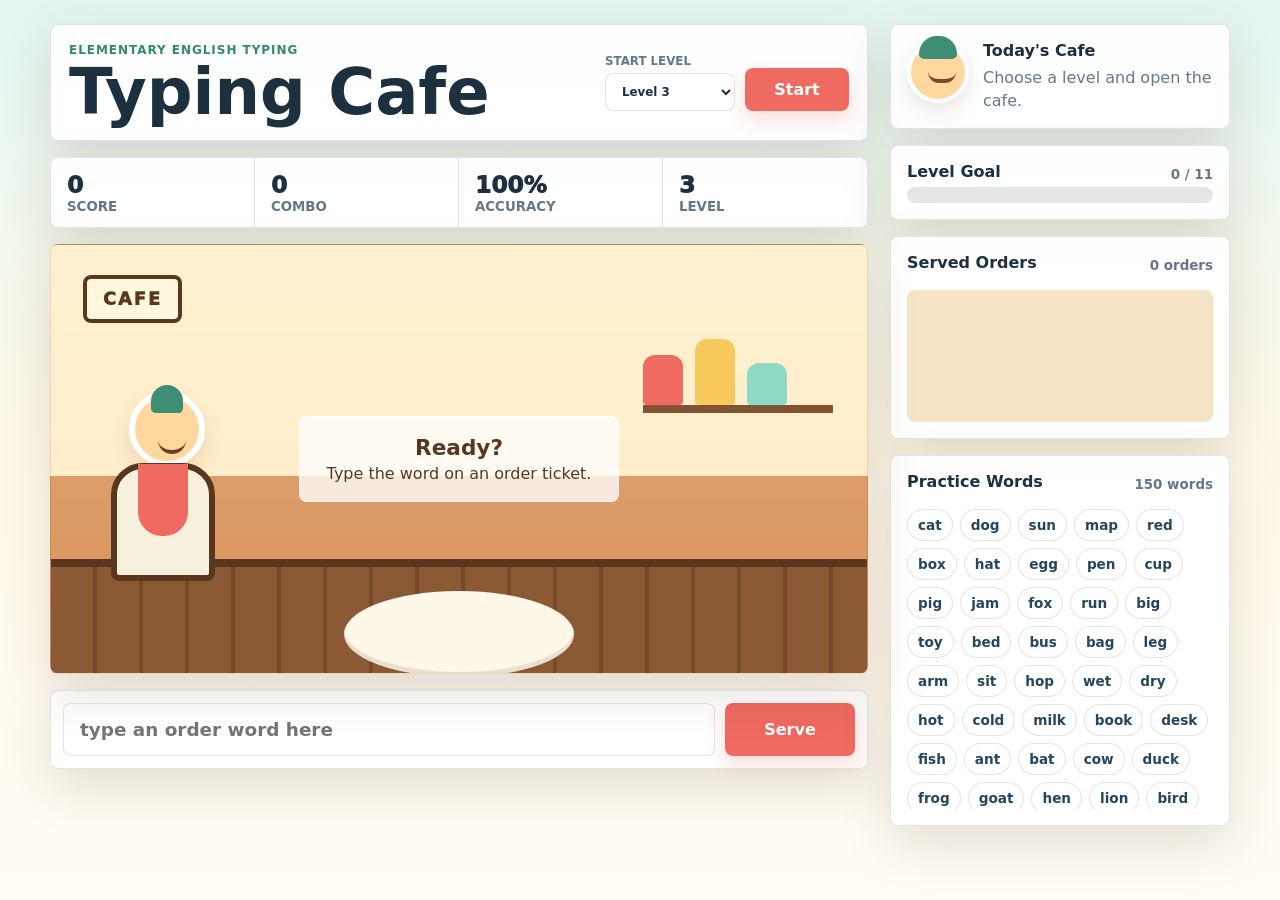
==== cafe/index.html @ 34863106 "Add files via upload" ====
<!doctype html>
<html lang="ko">
  <head>
    <meta charset="UTF-8" />
    <meta name="viewport" content="width=device-width, initial-scale=1.0" />
    <title>Typing Cafe</title>
    <link rel="stylesheet" href="./styles.css" />
  </head>
  <body>
    <main class="app-shell">
      <section class="game-panel" aria-label="Typing cafe game">
        <header class="top-bar">
          <div>
            <p class="eyebrow">Elementary English Typing</p>
            <h1>Typing Cafe</h1>
          </div>
          <div class="controls">
            <label class="select-wrap">
              <span>Start Level</span>
              <select id="levelSelect">
                <option value="1">Level 1</option>
                <option value="3" selected>Level 3</option>
                <option value="5">Level 5</option>
              </select>
            </label>
            <button id="startButton" type="button">Start</button>
          </div>
        </header>

        <div class="score-row" aria-label="Game score">
          <div>
            <span id="scoreValue">0</span>
            <small>score</small>
          </div>
          <div>
            <span id="comboValue">0</span>
            <small>combo</small>
          </div>
          <div>
            <span id="accuracyValue">100%</span>
            <small>accuracy</small>
          </div>
          <div>
            <span id="levelValue">1</span>
            <small>level</small>
          </div>
        </div>

        <section class="cafe-stage" aria-live="polite">
          <div class="wall-art">CAFE</div>
          <div class="shelf">
            <span></span>
            <span></span>
            <span></span>
          </div>
          <div class="barista">
            <div class="face"></div>
            <div class="body"></div>
          </div>
          <div class="order-belt" id="orderBelt"></div>
          <div class="counter">
            <div class="plate" id="plate"></div>
            <div class="steam"></div>
          </div>
          <div class="message-card" id="messageCard">
            <strong>Ready?</strong>
            <span>Type the word on an order ticket.</span>
          </div>
        </section>

        <form class="typing-box" id="typingForm" autocomplete="off">
          <input
            id="wordInput"
            name="word"
            type="text"
            inputmode="latin"
            autocapitalize="off"
            spellcheck="false"
            placeholder="type an order word here"
            aria-label="Type an order word"
          />
          <button type="submit">Serve</button>
        </form>
      </section>

      <aside class="side-panel" aria-label="Cafe progress">
        <section class="status-card">
          <div class="avatar" aria-hidden="true">
            <span></span>
          </div>
          <div>
            <h2>Today&apos;s Cafe</h2>
            <p id="feedbackText">Choose a level and open the cafe.</p>
          </div>
        </section>

        <section class="level-card">
          <div class="section-title">
            <h2>Level Goal</h2>
            <span id="goalLabel">0 / 0</span>
          </div>
          <div class="progress-track" aria-label="Level progress">
            <div id="goalBar" class="progress-fill"></div>
          </div>
        </section>

        <section class="served-card">
          <div class="section-title">
            <h2>Served Orders</h2>
            <span id="servedCount">0 orders</span>
          </div>
          <div class="served-list" id="servedList" aria-label="Served order collection"></div>
        </section>

        <section class="word-bank">
          <div class="section-title">
            <h2>Practice Words</h2>
            <span id="wordLevelLabel">0 words</span>
          </div>
          <div id="wordBank" class="word-list"></div>
        </section>
      </aside>
    </main>

    <script src="./app.js"></script>
  </body>
</html>
---- cafe/styles.css ----
:root {
  color-scheme: light;
  --ink: #1c3040;
  --muted: #657887;
  --panel: rgba(255, 255, 255, 0.92);
  --line: rgba(37, 54, 69, 0.13);
  --cream: #fff6df;
  --mint: #8ed9c6;
  --tomato: #ef6a61;
  --berry: #c8567f;
  --gold: #f7c85b;
  --coffee: #7a4a2a;
  --shadow: 0 18px 50px rgba(78, 51, 32, 0.15);
}

* {
  box-sizing: border-box;
}

body {
  min-height: 100vh;
  margin: 0;
  color: var(--ink);
  font-family:
    Inter, ui-sans-serif, system-ui, -apple-system, BlinkMacSystemFont, "Segoe UI",
    sans-serif;
  background:
    linear-gradient(180deg, #e2f7f1 0%, #fff8e8 50%, #fffdf6 100%);
}

button,
select,
input {
  font: inherit;
}

button {
  cursor: pointer;
}

.app-shell {
  display: grid;
  grid-template-columns: minmax(0, 1fr) 340px;
  align-items: start;
  gap: 22px;
  width: min(1180px, calc(100vw - 32px));
  margin: 0 auto;
  padding: 24px 0;
}

.game-panel,
.side-panel {
  min-width: 0;
}

.game-panel {
  display: grid;
  grid-template-rows: auto auto 430px auto;
  gap: 16px;
}

.top-bar,
.score-row,
.typing-box,
.status-card,
.level-card,
.served-card,
.word-bank {
  background: var(--panel);
  border: 1px solid var(--line);
  border-radius: 8px;
  box-shadow: var(--shadow);
}

.top-bar {
  display: flex;
  align-items: center;
  justify-content: space-between;
  gap: 18px;
  padding: 18px;
}

.eyebrow {
  margin: 0 0 5px;
  color: #338874;
  font-size: 0.75rem;
  font-weight: 850;
  letter-spacing: 0.08em;
  text-transform: uppercase;
}

h1,
h2,
p {
  margin-top: 0;
}

h1 {
  margin-bottom: 0;
  font-size: clamp(2rem, 5vw, 4rem);
  line-height: 0.94;
}

h2 {
  margin-bottom: 6px;
  font-size: 1rem;
}

.controls {
  display: flex;
  align-items: end;
  gap: 10px;
}

.select-wrap {
  display: grid;
  gap: 5px;
  color: var(--muted);
  font-size: 0.74rem;
  font-weight: 850;
  text-transform: uppercase;
}

select,
.typing-box input {
  border: 1px solid var(--line);
  border-radius: 8px;
  color: var(--ink);
  background: #fff;
}

select {
  min-width: 130px;
  padding: 10px 36px 10px 12px;
}

.controls button,
.typing-box button {
  border: 0;
  border-radius: 8px;
  color: #fff;
  background: var(--tomato);
  font-weight: 900;
  box-shadow: 0 8px 18px rgba(239, 106, 97, 0.24);
}

.controls button {
  min-width: 104px;
  padding: 12px 16px;
}

.score-row {
  display: grid;
  grid-template-columns: repeat(4, 1fr);
  overflow: hidden;
}

.score-row div {
  display: grid;
  gap: 1px;
  padding: 13px 16px;
  border-right: 1px solid var(--line);
}

.score-row div:last-child {
  border-right: 0;
}

.score-row span {
  font-size: 1.45rem;
  font-weight: 950;
}

.score-row small {
  color: var(--muted);
  font-weight: 850;
  text-transform: uppercase;
}

.cafe-stage {
  position: relative;
  height: 430px;
  min-height: 430px;
  overflow: hidden;
  border: 1px solid rgba(78, 51, 32, 0.13);
  border-radius: 8px;
  background:
    linear-gradient(180deg, rgba(255,255,255,0.24), rgba(255,255,255,0)),
    linear-gradient(180deg, #ffecc2 0 54%, #d99158 54% 100%);
  box-shadow: var(--shadow);
}

.wall-art {
  position: absolute;
  top: 30px;
  left: 32px;
  padding: 10px 16px;
  border: 4px solid #59371f;
  border-radius: 8px;
  color: #59371f;
  background: #fff8de;
  font-size: 1.1rem;
  font-weight: 950;
  letter-spacing: 0.12em;
}

.shelf {
  position: absolute;
  top: 96px;
  right: 34px;
  display: flex;
  align-items: end;
  gap: 12px;
  width: 190px;
  height: 72px;
  border-bottom: 8px solid #825332;
}

.shelf span {
  width: 40px;
  border-radius: 12px 12px 4px 4px;
  background: var(--mint);
}

.shelf span:nth-child(1) {
  height: 50px;
  background: #ef6a61;
}

.shelf span:nth-child(2) {
  height: 66px;
  background: #f7c85b;
}

.shelf span:nth-child(3) {
  height: 42px;
  background: #8ed9c6;
}

.barista {
  position: absolute;
  left: 46px;
  bottom: 92px;
  width: 132px;
  height: 190px;
  z-index: 2;
}

.face {
  position: absolute;
  left: 32px;
  top: 0;
  width: 76px;
  height: 76px;
  border: 6px solid #fff;
  border-radius: 50%;
  background: #ffd89f;
  box-shadow: 0 10px 20px rgba(89, 55, 31, 0.12);
}

.face::before {
  content: "";
  position: absolute;
  left: 16px;
  right: 16px;
  top: -12px;
  height: 28px;
  border-radius: 28px 28px 8px 8px;
  background: #3e8d75;
}

.face::after {
  content: "";
  position: absolute;
  left: 23px;
  top: 40px;
  width: 28px;
  height: 13px;
  border-bottom: 4px solid #6b3f22;
  border-radius: 0 0 28px 28px;
}

.body {
  position: absolute;
  left: 14px;
  bottom: 0;
  width: 104px;
  height: 118px;
  border-radius: 32px 32px 8px 8px;
  background: #f6f0dc;
  border: 6px solid #59371f;
}

.body::before {
  content: "";
  position: absolute;
  left: 21px;
  top: -5px;
  width: 50px;
  height: 72px;
  border-radius: 0 0 24px 24px;
  background: var(--tomato);
}

.order-belt {
  position: absolute;
  inset: 40px 26px 126px 210px;
  display: grid;
  grid-template-columns: repeat(2, minmax(0, 1fr));
  align-content: start;
  gap: 12px;
  z-index: 3;
}

.order-ticket {
  position: relative;
  display: grid;
  grid-template-columns: 46px minmax(0, 1fr);
  align-items: center;
  gap: 10px;
  min-height: 74px;
  padding: 11px;
  border: 2px solid rgba(89, 55, 31, 0.14);
  border-radius: 8px;
  background: rgba(255, 255, 255, 0.92);
  box-shadow: 0 10px 20px rgba(89, 55, 31, 0.12);
  transition: transform 0.15s ease, opacity 0.15s ease;
}

.order-ticket.served {
  transform: translateY(-20px) scale(1.04);
  opacity: 0;
}

.food-icon {
  display: grid;
  place-items: center;
  width: 46px;
  height: 46px;
  border-radius: 50%;
  background: var(--cream);
  font-size: 1.5rem;
}

.order-word {
  overflow-wrap: anywhere;
  font-weight: 950;
  color: var(--ink);
}

.patience {
  grid-column: 1 / -1;
  height: 8px;
  overflow: hidden;
  border-radius: 999px;
  background: rgba(37, 54, 69, 0.12);
}

.patience span {
  display: block;
  width: 100%;
  height: 100%;
  border-radius: inherit;
  background: linear-gradient(90deg, #3e8d75, #f7c85b, #ef6a61);
  transform-origin: left center;
}

.counter {
  position: absolute;
  left: 0;
  right: 0;
  bottom: 0;
  height: 114px;
  background:
    repeating-linear-gradient(90deg, #8b5a35 0 42px, #75482a 42px 46px),
    #8b5a35;
  border-top: 8px solid #59371f;
}

.plate {
  position: absolute;
  left: 50%;
  top: 24px;
  display: grid;
  place-items: center;
  width: 230px;
  height: 86px;
  border-radius: 50%;
  background: #fff7e8;
  color: #6b3f22;
  font-size: 5rem;
  line-height: 1;
  transform: translateX(-50%);
  box-shadow: inset 0 -5px 0 rgba(89, 55, 31, 0.12);
}

.plate.pop {
  animation: pop 0.35s ease;
}

.steam {
  display: none;
}

.message-card {
  position: absolute;
  left: 50%;
  top: 50%;
  display: grid;
  gap: 4px;
  width: min(320px, calc(100% - 32px));
  padding: 18px;
  border: 1px solid rgba(255, 255, 255, 0.72);
  border-radius: 8px;
  color: #59371f;
  text-align: center;
  background: rgba(255, 255, 255, 0.78);
  transform: translate(-50%, -50%);
  z-index: 6;
}

.message-card.hidden {
  display: none;
}

.message-card strong {
  font-size: 1.35rem;
}

.typing-box {
  display: grid;
  grid-template-columns: minmax(0, 1fr) 130px;
  gap: 10px;
  padding: 12px;
}

.typing-box input {
  min-width: 0;
  padding: 15px 16px;
  font-size: 1.15rem;
  font-weight: 850;
  outline: none;
}

.typing-box input:focus {
  border-color: #3e8d75;
  box-shadow: 0 0 0 4px rgba(62, 141, 117, 0.16);
}

.typing-box button {
  padding: 0 16px;
}

.side-panel {
  display: grid;
  align-content: start;
  gap: 16px;
}

.status-card,
.level-card,
.served-card,
.word-bank {
  padding: 16px;
}

.status-card {
  display: flex;
  gap: 14px;
}

.avatar {
  position: relative;
  flex: 0 0 62px;
  width: 62px;
  height: 62px;
  border-radius: 50%;
  background: #ffd89f;
  border: 4px solid #fff;
  box-shadow: 0 8px 18px rgba(89, 55, 31, 0.12);
}

.avatar::before {
  content: "";
  position: absolute;
  left: 8px;
  right: 8px;
  top: -9px;
  height: 23px;
  border-radius: 28px 28px 8px 8px;
  background: #3e8d75;
}

.avatar span {
  position: absolute;
  left: 17px;
  top: 27px;
  width: 28px;
  height: 11px;
  border-bottom: 4px solid #744b2b;
  border-radius: 0 0 28px 28px;
}

.status-card p {
  margin-bottom: 0;
  color: var(--muted);
  line-height: 1.45;
}

.section-title {
  display: flex;
  align-items: center;
  justify-content: space-between;
  gap: 12px;
}

.section-title span {
  color: var(--muted);
  font-size: 0.84rem;
  font-weight: 900;
}

.progress-track {
  height: 16px;
  overflow: hidden;
  border-radius: 999px;
  background: rgba(37, 54, 69, 0.12);
}

.progress-fill {
  width: 0%;
  height: 100%;
  border-radius: inherit;
  background: linear-gradient(90deg, #3e8d75, #f7c85b, #ef6a61);
  transition: width 0.22s ease;
}

.served-list {
  display: grid;
  grid-template-columns: repeat(4, 1fr);
  gap: 8px;
  min-height: 132px;
  margin-top: 12px;
  padding: 10px;
  border-radius: 8px;
  background: #f7e4c7;
}

.served-item {
  display: grid;
  place-items: center;
  min-height: 42px;
  border-radius: 8px;
  background: #fff7e8;
  color: #59371f;
  font-size: 1.15rem;
}

.word-list {
  display: flex;
  flex-wrap: wrap;
  gap: 7px;
  max-height: 300px;
  margin-top: 12px;
  padding-right: 4px;
  overflow-y: auto;
}

.word-list span {
  padding: 7px 10px;
  border: 1px solid var(--line);
  border-radius: 999px;
  color: #24475f;
  background: #fff;
  font-size: 0.85rem;
  font-weight: 850;
}

@keyframes pop {
  0% {
    transform: translateX(-50%) scale(0.9);
  }
  70% {
    transform: translateX(-50%) scale(1.08);
  }
  100% {
    transform: translateX(-50%) scale(1);
  }
}

@media (max-width: 900px) {
  .app-shell {
    grid-template-columns: 1fr;
    width: min(100% - 20px, 720px);
    padding: 10px 0 20px;
  }

  .top-bar,
  .controls {
    align-items: stretch;
    flex-direction: column;
  }

  .controls {
    display: grid;
    grid-template-columns: 1fr 1fr;
  }

  select,
  .controls button {
    width: 100%;
  }

  .game-panel {
    grid-template-rows: auto auto 56vh auto;
  }

  .score-row {
    grid-template-columns: repeat(2, 1fr);
  }

  .score-row div:nth-child(2) {
    border-right: 0;
  }

  .score-row div:nth-child(-n + 2) {
    border-bottom: 1px solid var(--line);
  }

  .cafe-stage {
    height: 56vh;
    min-height: 380px;
  }

  .order-belt {
    inset: 34px 16px 116px 150px;
    grid-template-columns: 1fr;
  }

  .shelf {
    display: none;
  }

  .typing-box {
    grid-template-columns: 1fr;
  }

  .typing-box button {
    min-height: 50px;
  }
}

@media (prefers-reduced-motion: reduce) {
  *,
  *::before,
  *::after {
    scroll-behavior: auto !important;
    transition-duration: 0.01ms !important;
    animation-duration: 0.01ms !important;
    animation-iteration-count: 1 !important;
  }
}
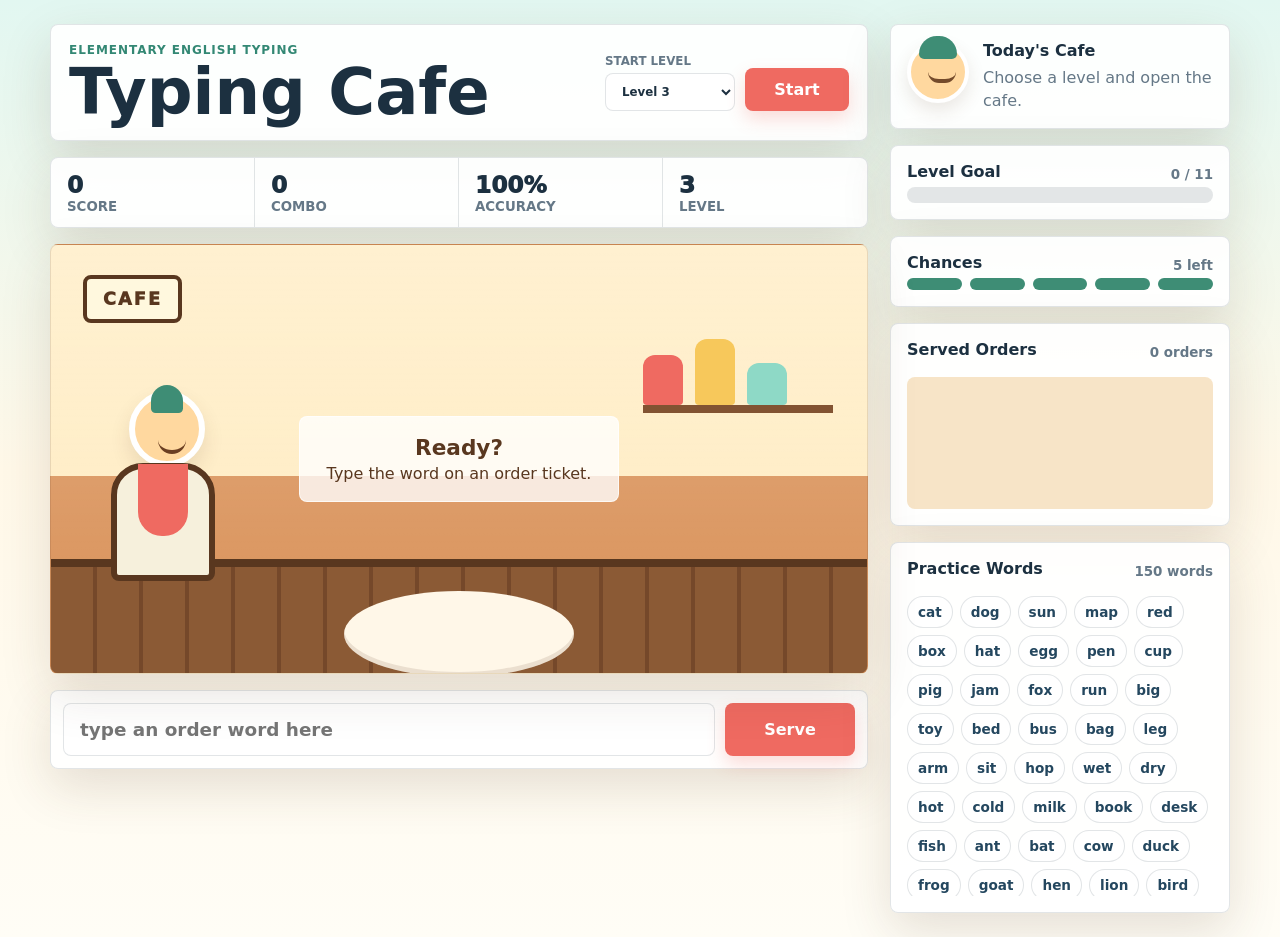
==== commit d39a9314: "Add files via upload" ====
--- a/cafe/index.html
+++ b/cafe/index.html
@@ -104,6 +104,14 @@
           </div>
         </section>
 
+        <section class="miss-card">
+          <div class="section-title">
+            <h2>Chances</h2>
+            <span id="missLabel">5 left</span>
+          </div>
+          <div class="chance-dots" id="chanceDots" aria-label="Remaining chances"></div>
+        </section>
+
         <section class="served-card">
           <div class="section-title">
             <h2>Served Orders</h2>
--- a/cafe/styles.css
+++ b/cafe/styles.css
@@ -64,6 +64,7 @@
 .typing-box,
 .status-card,
 .level-card,
+.miss-card,
 .served-card,
 .word-bank {
   background: var(--panel);
@@ -459,6 +460,7 @@
 
 .status-card,
 .level-card,
+.miss-card,
 .served-card,
 .word-bank {
   padding: 16px;
@@ -535,6 +537,22 @@
   transition: width 0.22s ease;
 }
 
+.chance-dots {
+  display: grid;
+  grid-template-columns: repeat(5, 1fr);
+  gap: 8px;
+}
+
+.chance-dots span {
+  height: 12px;
+  border-radius: 999px;
+  background: #3e8d75;
+}
+
+.chance-dots span.lost {
+  background: rgba(37, 54, 69, 0.14);
+}
+
 .served-list {
   display: grid;
   grid-template-columns: repeat(4, 1fr);
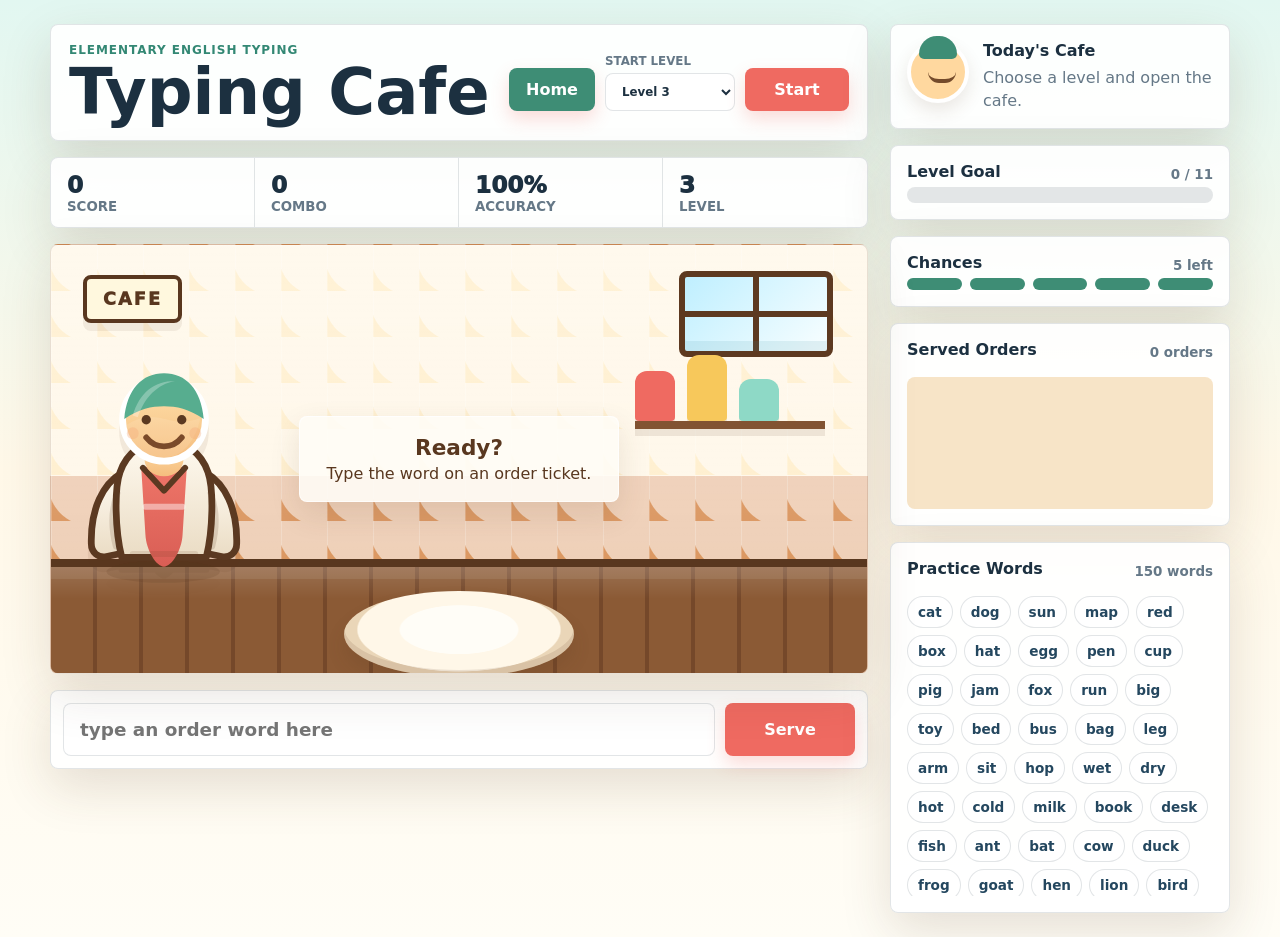
==== commit d1447fa4: "Add files via upload" ====
--- a/cafe/index.html
+++ b/cafe/index.html
@@ -15,6 +15,7 @@
             <h1>Typing Cafe</h1>
           </div>
           <div class="controls">
+            <a class="home-link" href="../index.html">Home</a>
             <label class="select-wrap">
               <span>Start Level</span>
               <select id="levelSelect">
@@ -53,11 +54,9 @@
             <span></span>
             <span></span>
           </div>
-          <div class="barista">
-            <div class="face"></div>
-            <div class="body"></div>
-          </div>
+          <img class="barista" src="./assets/barista.svg" alt="" aria-hidden="true" />
           <div class="order-belt" id="orderBelt"></div>
+          <div class="customer-line" id="customerLine" aria-hidden="true"></div>
           <div class="counter">
             <div class="plate" id="plate"></div>
             <div class="steam"></div>
--- a/cafe/styles.css
+++ b/cafe/styles.css
@@ -136,6 +136,7 @@
 }
 
 .controls button,
+.home-link,
 .typing-box button {
   border: 0;
   border-radius: 8px;
@@ -143,6 +144,15 @@
   background: var(--tomato);
   font-weight: 900;
   box-shadow: 0 8px 18px rgba(239, 106, 97, 0.24);
+}
+
+.home-link {
+  display: grid;
+  place-items: center;
+  min-width: 86px;
+  padding: 12px 14px;
+  background: #3e8d75;
+  text-decoration: none;
 }
 
 .controls button {
@@ -187,8 +197,28 @@
   border-radius: 8px;
   background:
     linear-gradient(180deg, rgba(255,255,255,0.24), rgba(255,255,255,0)),
-    linear-gradient(180deg, #ffecc2 0 54%, #d99158 54% 100%);
+    radial-gradient(circle at 86% 18%, rgba(255,255,255,0.55) 0 42px, transparent 43px),
+    linear-gradient(90deg, rgba(255,255,255,0.22) 1px, transparent 1px),
+    linear-gradient(180deg, rgba(255,255,255,0.22) 1px, transparent 1px),
+    linear-gradient(180deg, #ffeecb 0 54%, #d99158 54% 100%);
+  background-size: auto, 46px 46px, 46px 46px, auto;
   box-shadow: var(--shadow);
+}
+
+.cafe-stage::before {
+  content: "";
+  position: absolute;
+  right: 34px;
+  top: 26px;
+  width: 142px;
+  height: 74px;
+  border: 6px solid #5d3920;
+  border-radius: 8px;
+  background:
+    linear-gradient(90deg, transparent calc(50% - 3px), #5d3920 calc(50% - 3px) calc(50% + 3px), transparent calc(50% + 3px)),
+    linear-gradient(180deg, transparent calc(50% - 3px), #5d3920 calc(50% - 3px) calc(50% + 3px), transparent calc(50% + 3px)),
+    linear-gradient(135deg, #bfefff, #f8feff);
+  box-shadow: inset 0 -10px 0 rgba(61, 137, 158, 0.12);
 }
 
 .wall-art {
@@ -203,18 +233,20 @@
   font-size: 1.1rem;
   font-weight: 950;
   letter-spacing: 0.12em;
+  box-shadow: 0 8px 0 rgba(89, 55, 31, 0.08);
 }
 
 .shelf {
   position: absolute;
-  top: 96px;
-  right: 34px;
+  top: 112px;
+  right: 42px;
   display: flex;
   align-items: end;
   gap: 12px;
   width: 190px;
   height: 72px;
   border-bottom: 8px solid #825332;
+  filter: drop-shadow(0 7px 0 rgba(89, 55, 31, 0.1));
 }
 
 .shelf span {
@@ -240,76 +272,22 @@
 
 .barista {
   position: absolute;
-  left: 46px;
-  bottom: 92px;
-  width: 132px;
-  height: 190px;
+  left: 24px;
+  bottom: 80px;
+  width: 178px;
+  height: 230px;
+  object-fit: contain;
   z-index: 2;
-}
-
-.face {
-  position: absolute;
-  left: 32px;
-  top: 0;
-  width: 76px;
-  height: 76px;
-  border: 6px solid #fff;
-  border-radius: 50%;
-  background: #ffd89f;
-  box-shadow: 0 10px 20px rgba(89, 55, 31, 0.12);
-}
-
-.face::before {
-  content: "";
-  position: absolute;
-  left: 16px;
-  right: 16px;
-  top: -12px;
-  height: 28px;
-  border-radius: 28px 28px 8px 8px;
-  background: #3e8d75;
-}
-
-.face::after {
-  content: "";
-  position: absolute;
-  left: 23px;
-  top: 40px;
-  width: 28px;
-  height: 13px;
-  border-bottom: 4px solid #6b3f22;
-  border-radius: 0 0 28px 28px;
-}
-
-.body {
-  position: absolute;
-  left: 14px;
-  bottom: 0;
-  width: 104px;
-  height: 118px;
-  border-radius: 32px 32px 8px 8px;
-  background: #f6f0dc;
-  border: 6px solid #59371f;
-}
-
-.body::before {
-  content: "";
-  position: absolute;
-  left: 21px;
-  top: -5px;
-  width: 50px;
-  height: 72px;
-  border-radius: 0 0 24px 24px;
-  background: var(--tomato);
+  filter: drop-shadow(0 12px 0 rgba(89, 55, 31, 0.08));
 }
 
 .order-belt {
   position: absolute;
-  inset: 40px 26px 126px 210px;
+  inset: 32px 20px 124px 204px;
   display: grid;
   grid-template-columns: repeat(2, minmax(0, 1fr));
   align-content: start;
-  gap: 12px;
+  gap: 10px 12px;
   z-index: 3;
 }
 
@@ -321,15 +299,59 @@
   gap: 10px;
   min-height: 74px;
   padding: 11px;
-  border: 2px solid rgba(89, 55, 31, 0.14);
-  border-radius: 8px;
-  background: rgba(255, 255, 255, 0.92);
-  box-shadow: 0 10px 20px rgba(89, 55, 31, 0.12);
+  border: 2px solid rgba(89, 55, 31, 0.12);
+  border-radius: 8px;
+  background:
+    radial-gradient(circle at 100% 50%, transparent 0 10px, rgba(255,255,255,0.96) 11px),
+    radial-gradient(circle at 0 50%, transparent 0 10px, rgba(255,255,255,0.96) 11px),
+    linear-gradient(180deg, #fffdf7, #fff8ea);
+  box-shadow: 0 10px 20px rgba(89, 55, 31, 0.12), inset 0 -4px 0 rgba(89, 55, 31, 0.05);
   transition: transform 0.15s ease, opacity 0.15s ease;
+}
+
+.order-ticket::before {
+  content: "";
+  position: absolute;
+  left: 66px;
+  top: 12px;
+  bottom: 13px;
+  width: 2px;
+  background: repeating-linear-gradient(180deg, rgba(89,55,31,0.12) 0 5px, transparent 5px 10px);
 }
 
 .order-ticket.served {
   transform: translateY(-20px) scale(1.04);
+  opacity: 0;
+}
+
+.customer-line {
+  position: absolute;
+  left: 180px;
+  right: 330px;
+  bottom: 82px;
+  display: flex;
+  align-items: end;
+  justify-content: center;
+  gap: 8px;
+  min-height: 92px;
+  z-index: 4;
+  pointer-events: none;
+}
+
+.waiting-customer {
+  width: 72px;
+  height: 92px;
+  object-fit: contain;
+  filter: drop-shadow(0 8px 0 rgba(89, 55, 31, 0.09));
+  transition: transform 0.15s ease, opacity 0.15s ease;
+}
+
+.waiting-customer:nth-child(2n) {
+  transform: translateY(4px);
+}
+
+.waiting-customer.served {
+  transform: translateY(-18px) scale(1.04);
   opacity: 0;
 }
 
@@ -339,8 +361,11 @@
   width: 46px;
   height: 46px;
   border-radius: 50%;
-  background: var(--cream);
+  background:
+    radial-gradient(circle at 35% 28%, #fff 0 12px, transparent 13px),
+    var(--cream);
   font-size: 1.5rem;
+  box-shadow: inset 0 -4px 0 rgba(89, 55, 31, 0.07);
 }
 
 .order-word {
@@ -373,9 +398,11 @@
   bottom: 0;
   height: 114px;
   background:
+    linear-gradient(180deg, rgba(255,255,255,0.14), transparent 30%),
     repeating-linear-gradient(90deg, #8b5a35 0 42px, #75482a 42px 46px),
     #8b5a35;
   border-top: 8px solid #59371f;
+  box-shadow: inset 0 12px 0 rgba(255,255,255,0.08);
 }
 
 .plate {
@@ -387,12 +414,13 @@
   width: 230px;
   height: 86px;
   border-radius: 50%;
-  background: #fff7e8;
+  background:
+    radial-gradient(ellipse at 50% 45%, #fffdf7 0 36%, #fff7e8 37% 62%, #ead6b8 63% 100%);
   color: #6b3f22;
   font-size: 5rem;
   line-height: 1;
   transform: translateX(-50%);
-  box-shadow: inset 0 -5px 0 rgba(89, 55, 31, 0.12);
+  box-shadow: inset 0 -7px 0 rgba(89, 55, 31, 0.12), 0 12px 18px rgba(89,55,31,0.16);
 }
 
 .plate.pop {
@@ -415,7 +443,8 @@
   border-radius: 8px;
   color: #59371f;
   text-align: center;
-  background: rgba(255, 255, 255, 0.78);
+  background: rgba(255, 253, 247, 0.86);
+  box-shadow: 0 12px 30px rgba(89, 55, 31, 0.12);
   transform: translate(-50%, -50%);
   z-index: 6;
 }
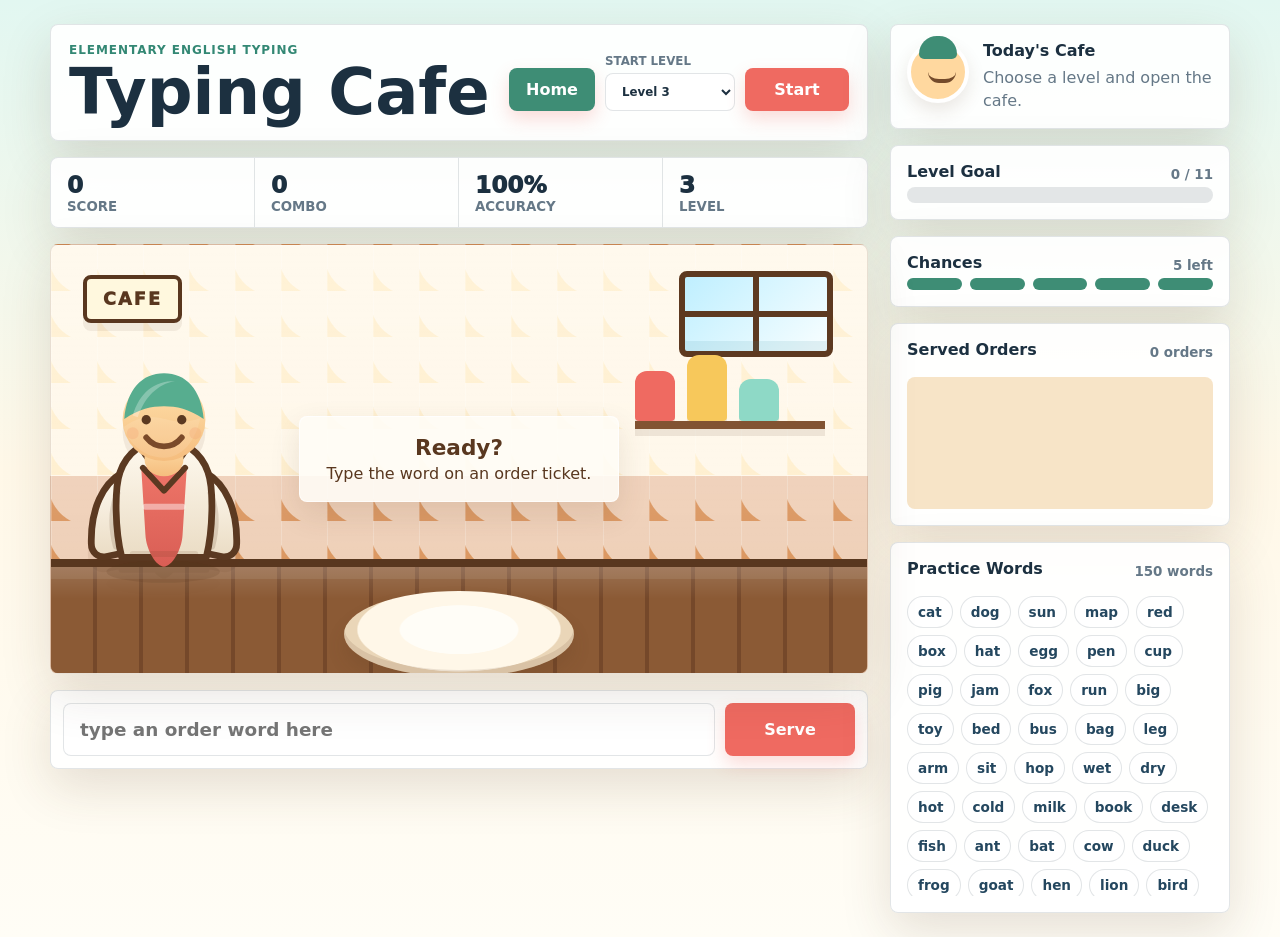
==== commit 9d7ef389: "Add files via upload" ====
--- a/cafe/index.html
+++ b/cafe/index.html
@@ -4,6 +4,7 @@
     <meta charset="UTF-8" />
     <meta name="viewport" content="width=device-width, initial-scale=1.0" />
     <title>Typing Cafe</title>
+    <link rel="icon" href="../favicon.svg" type="image/svg+xml" />
     <link rel="stylesheet" href="./styles.css" />
   </head>
   <body>
--- a/cafe/styles.css
+++ b/cafe/styles.css
@@ -306,17 +306,7 @@
     radial-gradient(circle at 0 50%, transparent 0 10px, rgba(255,255,255,0.96) 11px),
     linear-gradient(180deg, #fffdf7, #fff8ea);
   box-shadow: 0 10px 20px rgba(89, 55, 31, 0.12), inset 0 -4px 0 rgba(89, 55, 31, 0.05);
-  transition: transform 0.15s ease, opacity 0.15s ease;
-}
-
-.order-ticket::before {
-  content: "";
-  position: absolute;
-  left: 66px;
-  top: 12px;
-  bottom: 13px;
-  width: 2px;
-  background: repeating-linear-gradient(180deg, rgba(89,55,31,0.12) 0 5px, transparent 5px 10px);
+  transition: transform 0.32s ease, opacity 0.32s ease;
 }
 
 .order-ticket.served {
@@ -326,24 +316,37 @@
 
 .customer-line {
   position: absolute;
-  left: 180px;
-  right: 330px;
-  bottom: 82px;
+  left: calc(50% + 128px);
+  right: 26px;
+  bottom: 52px;
   display: flex;
   align-items: end;
-  justify-content: center;
-  gap: 8px;
+  justify-content: flex-start;
+  gap: 6px;
   min-height: 92px;
   z-index: 4;
   pointer-events: none;
 }
 
 .waiting-customer {
-  width: 72px;
-  height: 92px;
+  width: 60px;
+  height: 78px;
   object-fit: contain;
   filter: drop-shadow(0 8px 0 rgba(89, 55, 31, 0.09));
-  transition: transform 0.15s ease, opacity 0.15s ease;
+  transition: transform 0.85s ease, opacity 0.85s ease;
+}
+
+.customer-reaction {
+  position: absolute;
+  bottom: 124px;
+  z-index: 5;
+  color: #ef6a61;
+  font-size: 1.7rem;
+  font-weight: 950;
+  line-height: 1;
+  transform: translateX(-50%);
+  animation: reaction-pop 1.15s ease forwards;
+  text-shadow: 0 2px 0 rgba(255, 255, 255, 0.8);
 }
 
 .waiting-customer:nth-child(2n) {
@@ -427,6 +430,11 @@
   animation: pop 0.35s ease;
 }
 
+.plate-food {
+  display: block;
+  animation: plate-food-fade 1.35s ease forwards;
+}
+
 .steam {
   display: none;
 }
@@ -635,6 +643,40 @@
   }
 }
 
+@keyframes plate-food-fade {
+  0% {
+    opacity: 0;
+    transform: translateY(6px) scale(0.85);
+  }
+  18% {
+    opacity: 1;
+    transform: translateY(0) scale(1);
+  }
+  70% {
+    opacity: 1;
+    transform: translateY(0) scale(1);
+  }
+  100% {
+    opacity: 0;
+    transform: translateY(-10px) scale(0.92);
+  }
+}
+
+@keyframes reaction-pop {
+  0% {
+    opacity: 0;
+    transform: translate(-50%, 10px) scale(0.7);
+  }
+  25% {
+    opacity: 1;
+    transform: translate(-50%, 0) scale(1.15);
+  }
+  100% {
+    opacity: 0;
+    transform: translate(-50%, -24px) scale(1);
+  }
+}
+
 @media (max-width: 900px) {
   .app-shell {
     grid-template-columns: 1fr;
